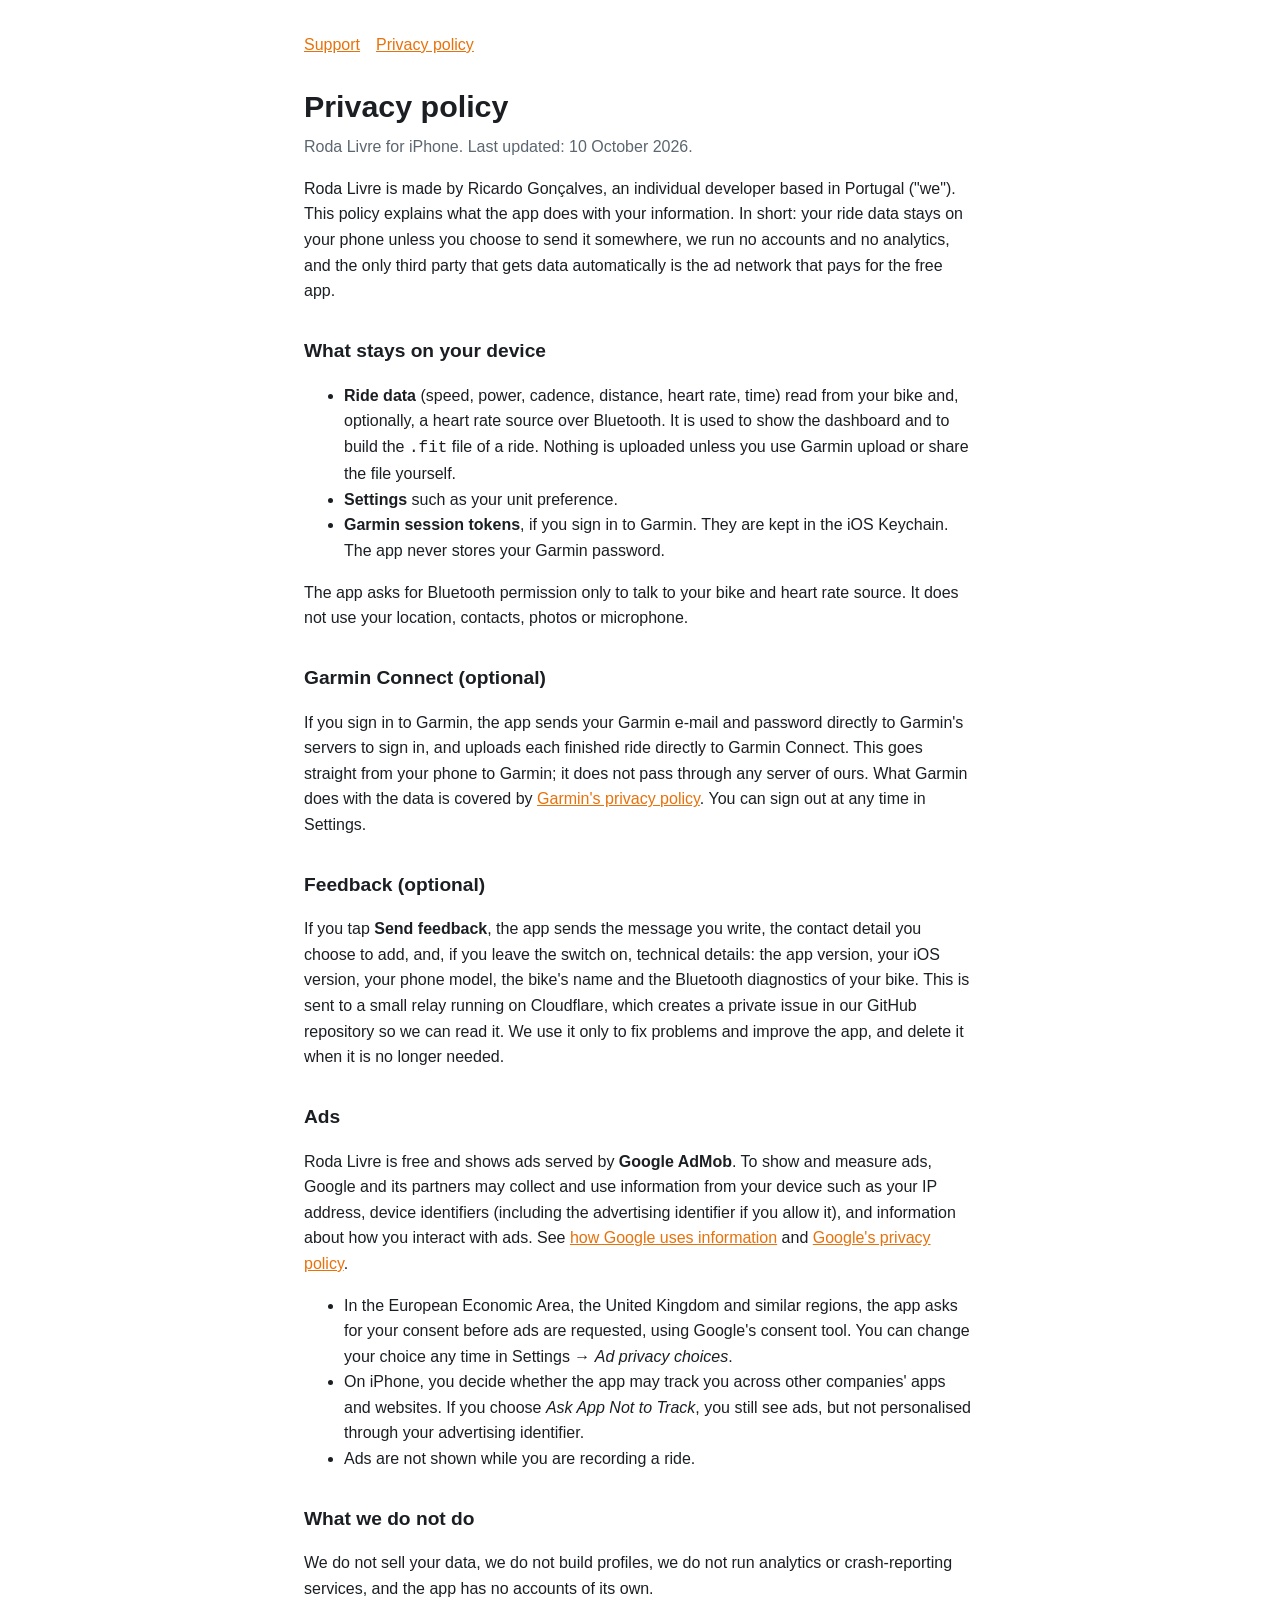
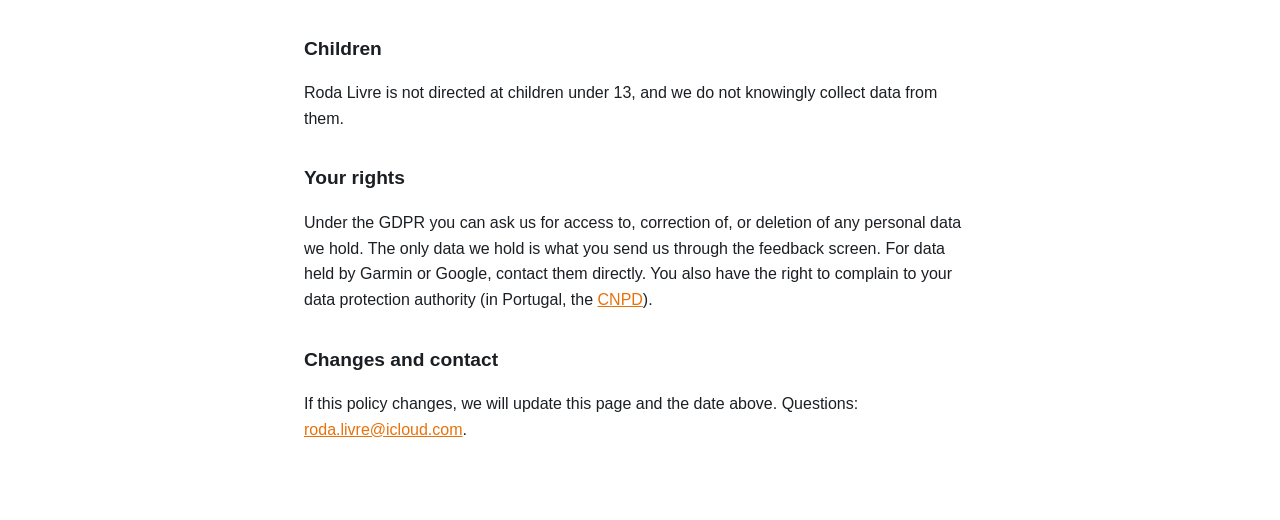
==== privacy.html @ 61a4c64e "Update pages" ====
<!doctype html>
<html lang="en">
<head>
<meta charset="utf-8">
<meta name="viewport" content="width=device-width, initial-scale=1">
<title>Roda Livre - Privacy policy</title>
<link rel="stylesheet" href="style.css">
</head>
<body>
<main>
  <nav><a href="index.html">Support</a><a href="privacy.html">Privacy policy</a></nav>
  <h1>Privacy policy</h1>
  <p class="muted">Roda Livre for iPhone. Last updated: 10 October 2026.</p>

  <p>Roda Livre is made by Ricardo Gon&ccedil;alves, an individual developer based in Portugal
  ("we"). This policy explains what the app does with your information. In short: your ride data stays on your
  phone unless you choose to send it somewhere, we run no accounts and no analytics, and the only
  third party that gets data automatically is the ad network that pays for the free app.</p>

  <h2>What stays on your device</h2>
  <ul>
    <li><strong>Ride data</strong> (speed, power, cadence, distance, heart rate, time) read from your bike and,
    optionally, a heart rate source over Bluetooth. It is used to show the dashboard and to build the
    <code>.fit</code> file of a ride. Nothing is uploaded unless you use Garmin upload or share the file yourself.</li>
    <li><strong>Settings</strong> such as your unit preference.</li>
    <li><strong>Garmin session tokens</strong>, if you sign in to Garmin. They are kept in the iOS Keychain.
    The app never stores your Garmin password.</li>
  </ul>
  <p>The app asks for Bluetooth permission only to talk to your bike and heart rate source. It does not use your
  location, contacts, photos or microphone.</p>

  <h2>Garmin Connect (optional)</h2>
  <p>If you sign in to Garmin, the app sends your Garmin e-mail and password directly to Garmin's servers to sign in,
  and uploads each finished ride directly to Garmin Connect. This goes straight from your phone to Garmin; it does
  not pass through any server of ours. What Garmin does with the data is covered by
  <a href="https://www.garmin.com/privacy/connect/">Garmin's privacy policy</a>. You can sign out at any time in Settings.</p>

  <h2>Feedback (optional)</h2>
  <p>If you tap <strong>Send feedback</strong>, the app sends the message you write, the contact detail you choose to add,
  and, if you leave the switch on, technical details: the app version, your iOS version, your phone model, the bike's name
  and the Bluetooth diagnostics of your bike. This is sent to a small relay running on Cloudflare, which creates a private
  issue in our GitHub repository so we can read it. We use it only to fix problems and improve the app, and delete it when it
  is no longer needed.</p>

  <h2>Ads</h2>
  <p>Roda Livre is free and shows ads served by <strong>Google AdMob</strong>. To show and measure ads, Google and its
  partners may collect and use information from your device such as your IP address, device identifiers
  (including the advertising identifier if you allow it), and information about how you interact with ads.
  See <a href="https://policies.google.com/technologies/partner-sites">how Google uses information</a> and
  <a href="https://policies.google.com/privacy">Google's privacy policy</a>.</p>
  <ul>
    <li>In the European Economic Area, the United Kingdom and similar regions, the app asks for your consent
    before ads are requested, using Google's consent tool. You can change your choice any time in
    Settings &rarr; <em>Ad privacy choices</em>.</li>
    <li>On iPhone, you decide whether the app may track you across other companies' apps and websites. If you
    choose <em>Ask App Not to Track</em>, you still see ads, but not personalised through your advertising identifier.</li>
    <li>Ads are not shown while you are recording a ride.</li>
  </ul>

  <h2>What we do not do</h2>
  <p>We do not sell your data, we do not build profiles, we do not run analytics or crash-reporting services, and the
  app has no accounts of its own.</p>

  <h2>Children</h2>
  <p>Roda Livre is not directed at children under 13, and we do not knowingly collect data from them.</p>

  <h2>Your rights</h2>
  <p>Under the GDPR you can ask us for access to, correction of, or deletion of any personal data we hold. The only data we
  hold is what you send us through the feedback screen. For data held by Garmin or Google, contact them directly. You also have
  the right to complain to your data protection authority (in Portugal, the
  <a href="https://www.cnpd.pt">CNPD</a>).</p>

  <h2>Changes and contact</h2>
  <p>If this policy changes, we will update this page and the date above. Questions:
  <a href="mailto:roda.livre@icloud.com">roda.livre@icloud.com</a>.</p>
</main>
</body>
</html>
---- style.css ----
:root { color-scheme: light dark; --fg:#1b1f23; --bg:#ffffff; --muted:#5b6670; --accent:#e8710a; }
@media (prefers-color-scheme: dark) { :root { --fg:#e8eaed; --bg:#14181c; --muted:#9aa4ad; --accent:#ffa04d; } }
body { margin:0; background:var(--bg); color:var(--fg); font:16px/1.6 -apple-system, "Segoe UI", Roboto, Helvetica, Arial, sans-serif; }
main { max-width:42rem; margin:0 auto; padding:2rem 1.25rem 4rem; }
h1 { font-size:1.9rem; margin:0 0 .25rem; } h2 { margin-top:2rem; font-size:1.2rem; }
p.muted { color:var(--muted); margin-top:0; } a { color:var(--accent); }
nav { margin-bottom:1.5rem; } nav a { margin-right:1rem; }
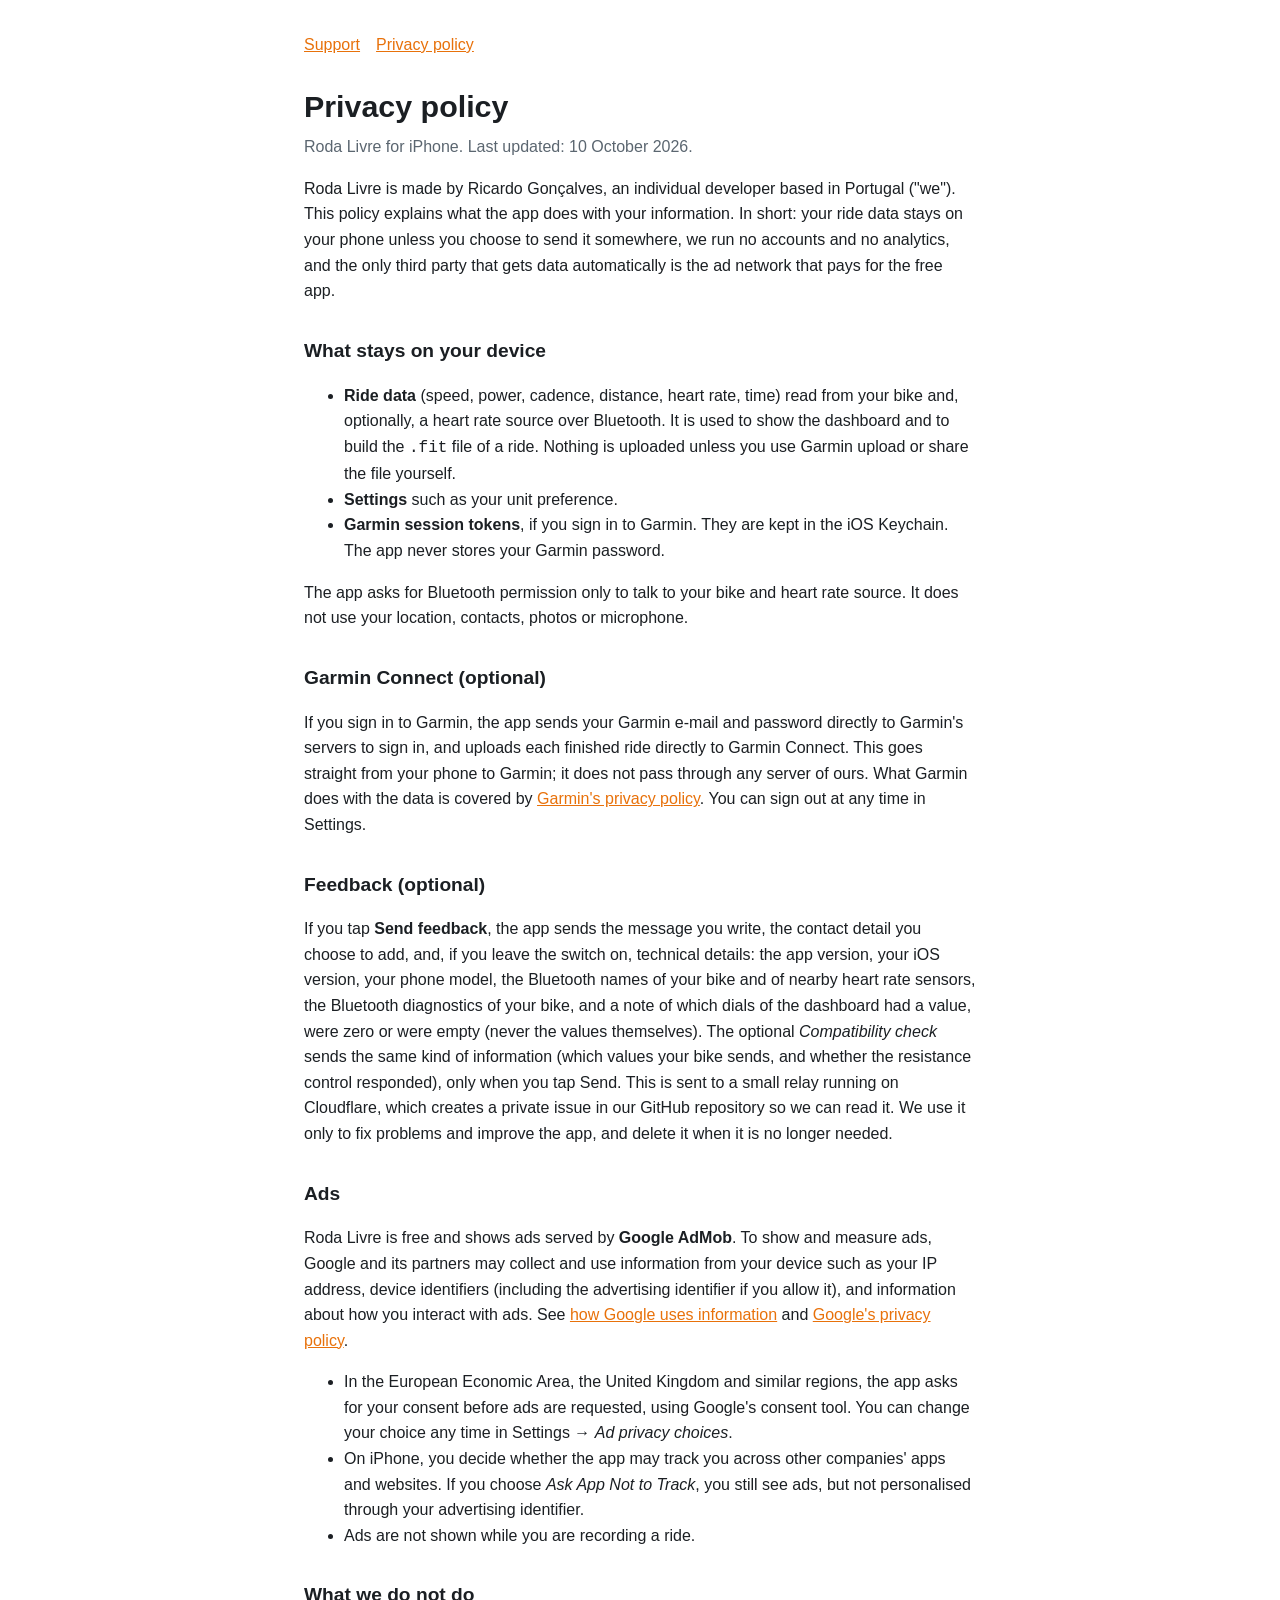
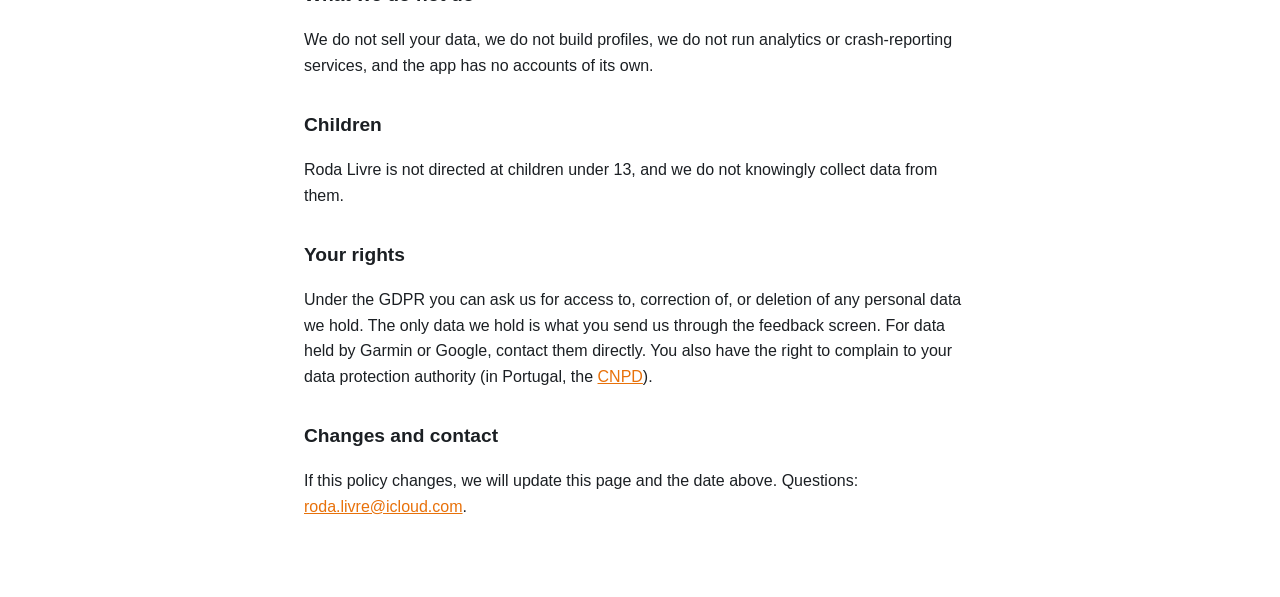
==== commit 7437a047: "Update pages" ====
--- a/privacy.html
+++ b/privacy.html
@@ -37,8 +37,9 @@
 
   <h2>Feedback (optional)</h2>
   <p>If you tap <strong>Send feedback</strong>, the app sends the message you write, the contact detail you choose to add,
-  and, if you leave the switch on, technical details: the app version, your iOS version, your phone model, the bike's name
-  and the Bluetooth diagnostics of your bike. This is sent to a small relay running on Cloudflare, which creates a private
+  and, if you leave the switch on, technical details: the app version, your iOS version, your phone model, the Bluetooth names
+  of your bike and of nearby heart rate sensors, the Bluetooth diagnostics of your bike, and a note of which dials of the
+  dashboard had a value, were zero or were empty (never the values themselves). The optional <em>Compatibility check</em> sends the same kind of information (which values your bike sends, and whether the resistance control responded), only when you tap Send. This is sent to a small relay running on Cloudflare, which creates a private
   issue in our GitHub repository so we can read it. We use it only to fix problems and improve the app, and delete it when it
   is no longer needed.</p>
 
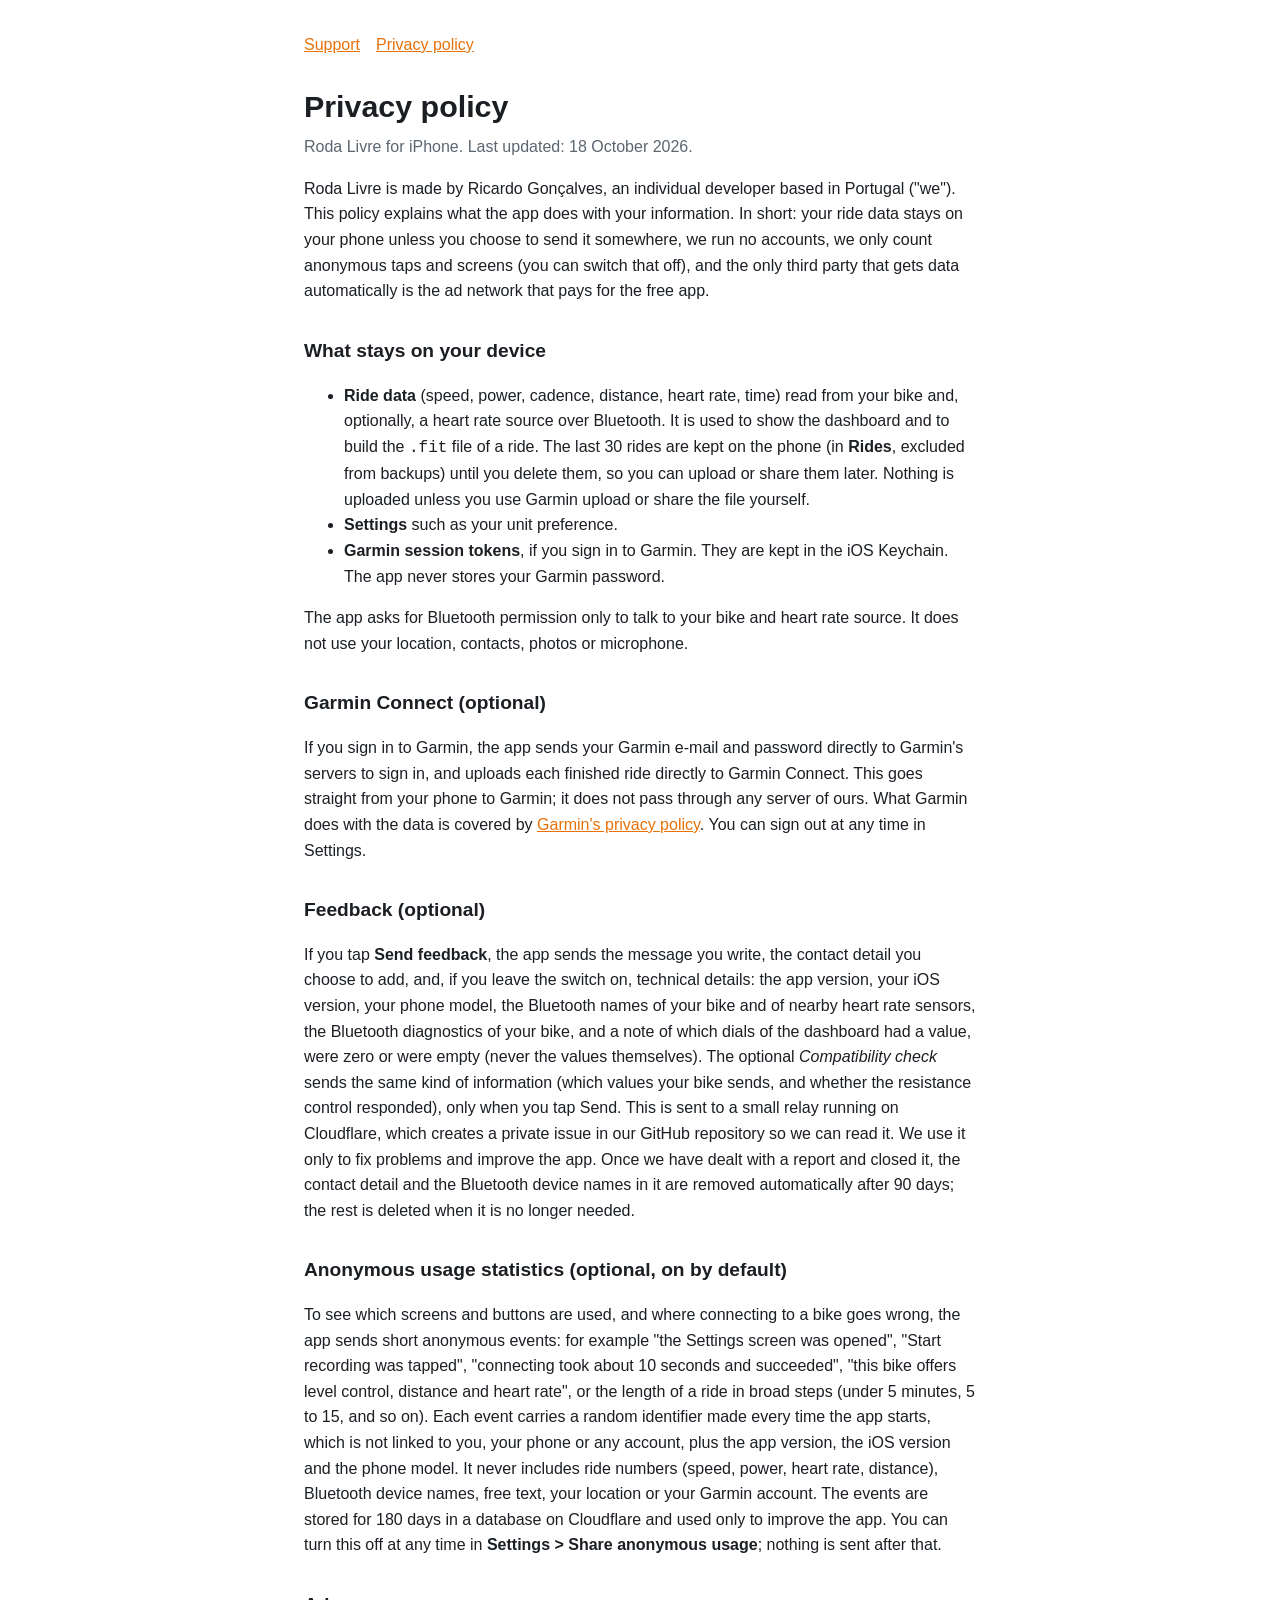
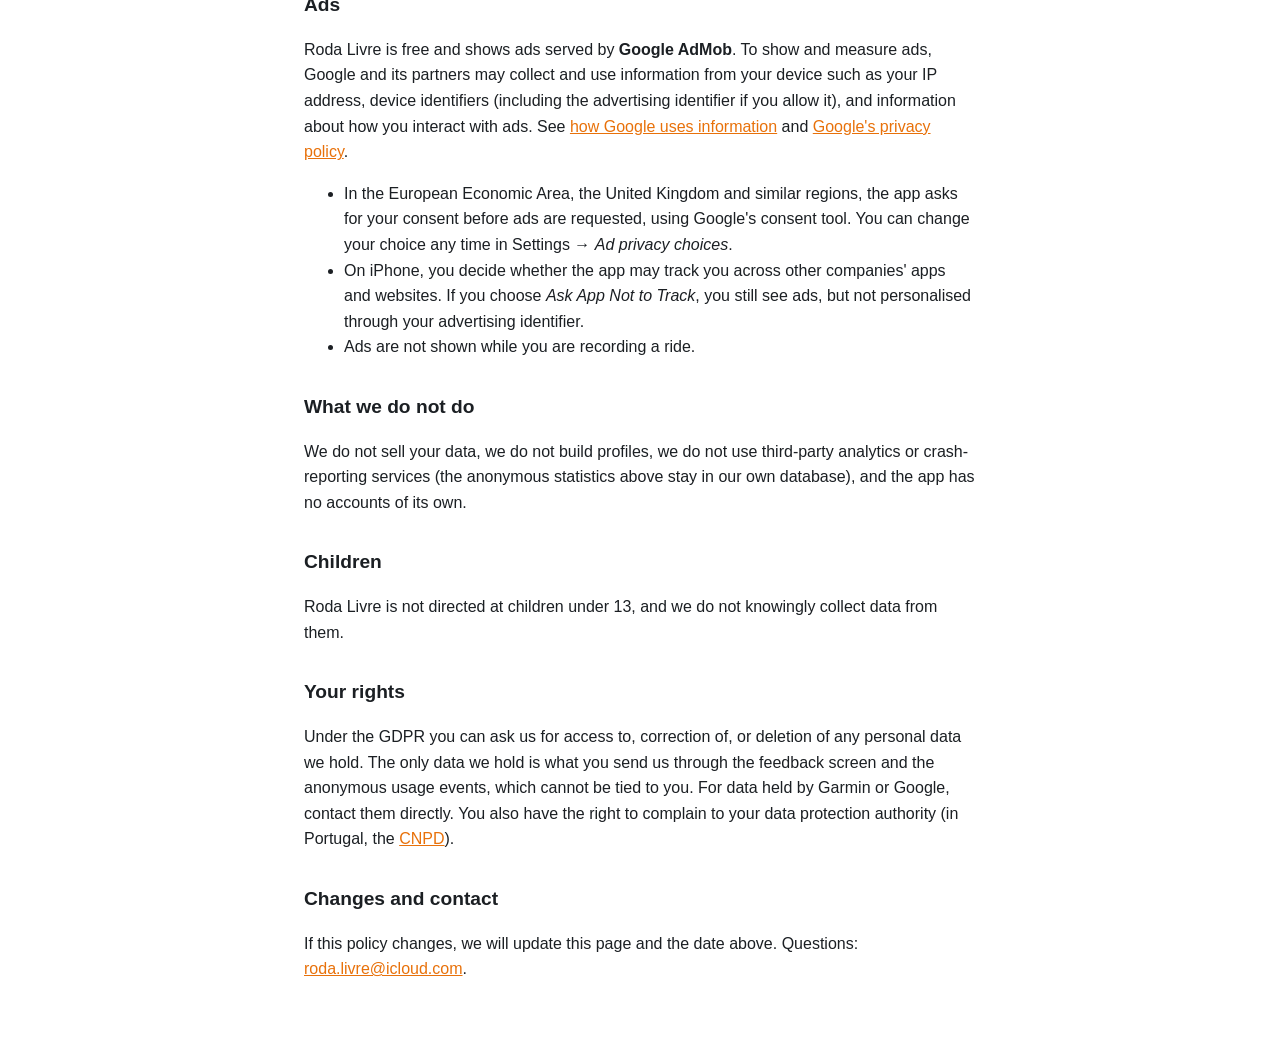
==== commit 8ad0e384: "Update pages" ====
--- a/privacy.html
+++ b/privacy.html
@@ -10,18 +10,20 @@
 <main>
   <nav><a href="index.html">Support</a><a href="privacy.html">Privacy policy</a></nav>
   <h1>Privacy policy</h1>
-  <p class="muted">Roda Livre for iPhone. Last updated: 10 October 2026.</p>
+  <p class="muted">Roda Livre for iPhone. Last updated: 18 October 2026.</p>
 
   <p>Roda Livre is made by Ricardo Gon&ccedil;alves, an individual developer based in Portugal
   ("we"). This policy explains what the app does with your information. In short: your ride data stays on your
-  phone unless you choose to send it somewhere, we run no accounts and no analytics, and the only
+  phone unless you choose to send it somewhere, we run no accounts, we only count anonymous taps and screens (you can switch that off), and the only
   third party that gets data automatically is the ad network that pays for the free app.</p>
 
   <h2>What stays on your device</h2>
   <ul>
     <li><strong>Ride data</strong> (speed, power, cadence, distance, heart rate, time) read from your bike and,
     optionally, a heart rate source over Bluetooth. It is used to show the dashboard and to build the
-    <code>.fit</code> file of a ride. Nothing is uploaded unless you use Garmin upload or share the file yourself.</li>
+    <code>.fit</code> file of a ride. The last 30 rides are kept on the phone (in <strong>Rides</strong>, excluded from
+    backups) until you delete them, so you can upload or share them later. Nothing is uploaded unless you use Garmin
+    upload or share the file yourself.</li>
     <li><strong>Settings</strong> such as your unit preference.</li>
     <li><strong>Garmin session tokens</strong>, if you sign in to Garmin. They are kept in the iOS Keychain.
     The app never stores your Garmin password.</li>
@@ -40,8 +42,19 @@
   and, if you leave the switch on, technical details: the app version, your iOS version, your phone model, the Bluetooth names
   of your bike and of nearby heart rate sensors, the Bluetooth diagnostics of your bike, and a note of which dials of the
   dashboard had a value, were zero or were empty (never the values themselves). The optional <em>Compatibility check</em> sends the same kind of information (which values your bike sends, and whether the resistance control responded), only when you tap Send. This is sent to a small relay running on Cloudflare, which creates a private
-  issue in our GitHub repository so we can read it. We use it only to fix problems and improve the app, and delete it when it
-  is no longer needed.</p>
+  issue in our GitHub repository so we can read it. We use it only to fix problems and improve the app. Once we have dealt with a report and closed it, the contact
+  detail and the Bluetooth device names in it are removed automatically after 90 days; the rest is deleted when it is no
+  longer needed.</p>
+
+  <h2>Anonymous usage statistics (optional, on by default)</h2>
+  <p>To see which screens and buttons are used, and where connecting to a bike goes wrong, the app sends short anonymous
+  events: for example "the Settings screen was opened", "Start recording was tapped", "connecting took about 10 seconds and
+  succeeded", "this bike offers level control, distance and heart rate", or the length of a ride in broad steps (under 5 minutes,
+  5 to 15, and so on). Each event carries a random identifier made every time the app starts, which is not linked to you, your
+  phone or any account, plus the app version, the iOS version and the phone model. It never includes ride numbers (speed, power,
+  heart rate, distance), Bluetooth device names, free text, your location or your Garmin account. The events are stored for
+  180 days in a database on Cloudflare and used only to improve the app. You can turn this off at any time in
+  <strong>Settings &gt; Share anonymous usage</strong>; nothing is sent after that.</p>
 
   <h2>Ads</h2>
   <p>Roda Livre is free and shows ads served by <strong>Google AdMob</strong>. To show and measure ads, Google and its
@@ -59,7 +72,7 @@
   </ul>
 
   <h2>What we do not do</h2>
-  <p>We do not sell your data, we do not build profiles, we do not run analytics or crash-reporting services, and the
+  <p>We do not sell your data, we do not build profiles, we do not use third-party analytics or crash-reporting services (the anonymous statistics above stay in our own database), and the
   app has no accounts of its own.</p>
 
   <h2>Children</h2>
@@ -67,7 +80,7 @@
 
   <h2>Your rights</h2>
   <p>Under the GDPR you can ask us for access to, correction of, or deletion of any personal data we hold. The only data we
-  hold is what you send us through the feedback screen. For data held by Garmin or Google, contact them directly. You also have
+  hold is what you send us through the feedback screen and the anonymous usage events, which cannot be tied to you. For data held by Garmin or Google, contact them directly. You also have
   the right to complain to your data protection authority (in Portugal, the
   <a href="https://www.cnpd.pt">CNPD</a>).</p>
 
